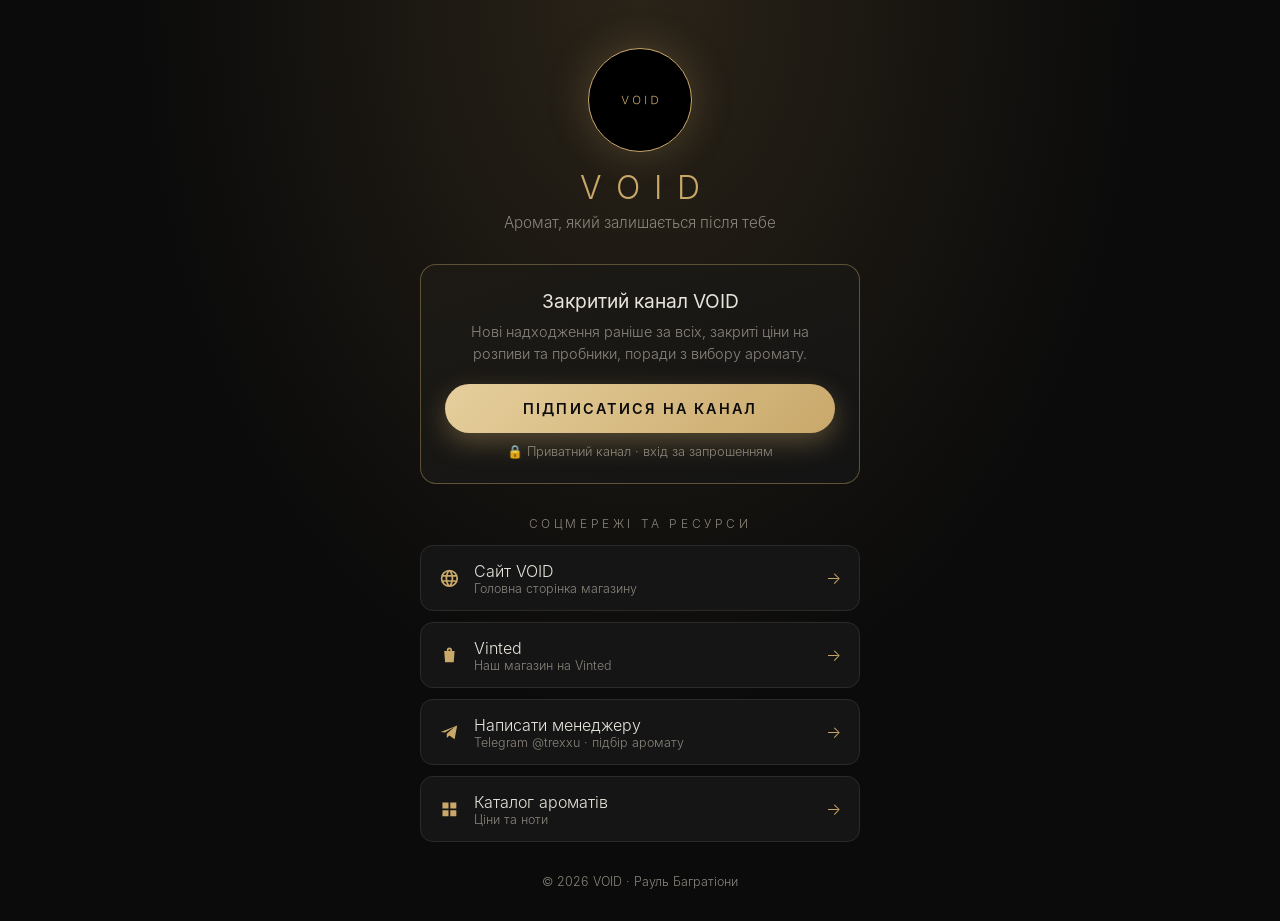
==== links/index.html @ fee536f9 "Add VOID link-in-bio page (lab 10) Co-Authored-By: Claude Opus 5.5 <noreply@anthropic.com> Claude-Se" ====
<!DOCTYPE html>
<html lang="uk">
<head>
    <meta charset="UTF-8">
    <meta name="viewport" content="width=device-width, initial-scale=1.0">
    <meta name="description" content="VOID — парфумерія. Закритий Telegram-канал, соцмережі та сайт.">
    <title>VOID — посилання</title>
    <style>
        @font-face { font-family: "Inter"; src: url("../fonts/Inter-Light.woff2") format("woff2"); font-weight: 300; }
        @font-face { font-family: "Inter"; src: url("../fonts/Inter-Regular.woff2") format("woff2"); font-weight: 400; }
        @font-face { font-family: "Inter"; src: url("../fonts/Inter-SemiBold.woff2") format("woff2"); font-weight: 600; }
        :root { --gold: #c9a86a; --gold-light: #e6cf9d; --text: #e8e4dc; --muted: #8a857c; }
        * { box-sizing: border-box; }
        body {
            margin: 0; min-height: 100vh; display: flex; justify-content: center;
            font-family: "Inter", Arial, sans-serif; font-weight: 300; color: var(--text);
            background: radial-gradient(ellipse at 50% 0%, #2a2318 0%, #0b0b0b 55%);
        }
        .page { width: 100%; max-width: 30rem; padding: 3rem 1.25rem 2rem; text-align: center; }
        /* Шапка */
        .avatar {
            width: 6.5rem; height: 6.5rem; margin: 0 auto 1rem; border-radius: 50%;
            display: flex; align-items: center; justify-content: center;
            background: #000; border: 1px solid var(--gold);
            box-shadow: 0 0 2.5rem rgba(201, 168, 106, 0.25);
            animation: fade 0.9s ease both;
        }
        .avatar img { width: 5rem; height: auto; }
        h1 { margin: 0; font-weight: 300; letter-spacing: 0.45em; color: var(--gold); padding-left: 0.45em; }
        .tagline { margin: 0.4rem 0 2rem; color: var(--muted); font-size: 0.95rem; }
        /* Головний заклик до дії */
        .cta-box {
            padding: 1.5rem; margin-bottom: 2rem; border-radius: 1rem;
            background: linear-gradient(160deg, #1d1a15, #141414);
            border: 1px solid rgba(201, 168, 106, 0.4);
            animation: fade 0.9s ease 0.15s both;
        }
        .cta-box h2 { margin: 0 0 0.5rem; font-weight: 400; font-size: 1.2rem; }
        .cta-box p { margin: 0 0 1.2rem; color: var(--muted); font-size: 0.9rem; line-height: 1.5; }
        .btn-main {
            position: relative; overflow: hidden; display: block; padding: 1rem;
            border-radius: 2rem; text-decoration: none; font-weight: 600;
            text-transform: uppercase; letter-spacing: 0.15em; font-size: 0.9rem;
            color: #0b0b0b; background: linear-gradient(135deg, var(--gold-light), var(--gold));
            box-shadow: 0 0.6rem 1.6rem rgba(201, 168, 106, 0.35);
            transition: transform 0.25s ease, box-shadow 0.25s ease;
        }
        .btn-main::before {
            content: ""; position: absolute; top: 0; left: -60%; width: 40%; height: 100%;
            background: linear-gradient(90deg, transparent, rgba(255,255,255,0.6), transparent);
            transform: skewX(-20deg); animation: shine 2.8s ease-in-out infinite;
        }
        .btn-main:hover { transform: translateY(-3px) scale(1.02); box-shadow: 0 1rem 2rem rgba(201, 168, 106, 0.45); }
        .lock { display: block; margin-top: 0.7rem; font-size: 0.8rem; color: var(--muted); }
        /* Соцмережі */
        .section-title { margin: 0 0 0.9rem; font-size: 0.75rem; letter-spacing: 0.3em; text-transform: uppercase; color: var(--muted); }
        .links { list-style: none; margin: 0 0 2rem; padding: 0; display: grid; gap: 0.7rem; }
        .links li { animation: fade 0.9s ease both; }
        .links li:nth-child(1) { animation-delay: 0.3s; } .links li:nth-child(2) { animation-delay: 0.4s; }
        .links li:nth-child(3) { animation-delay: 0.5s; } .links li:nth-child(4) { animation-delay: 0.6s; }
        .links a {
            display: flex; align-items: center; gap: 0.9rem; padding: 0.9rem 1.1rem; text-align: left;
            border-radius: 0.8rem; text-decoration: none; color: var(--text);
            background: #151515; border: 1px solid #2a2a2a;
            transition: border-color 0.3s ease, transform 0.3s ease, background 0.3s ease;
        }
        .links a:hover { border-color: var(--gold); background: #1b1915; transform: translateX(0.3rem); }
        .links svg { width: 1.3rem; height: 1.3rem; fill: var(--gold); flex-shrink: 0; }
        .links .arrow { margin-left: auto; color: var(--gold); }
        .links small { display: block; color: var(--muted); font-size: 0.78rem; }
        footer { color: var(--muted); font-size: 0.78rem; }
        @keyframes fade { from { opacity: 0; transform: translateY(0.8rem); } to { opacity: 1; transform: none; } }
        @keyframes shine { 0% { left: -60%; } 60%, 100% { left: 130%; } }
    </style>
</head>
<body>
    <div class="page">
        <!-- Шапка з логотипом -->
        <header>
            <div class="avatar"><img src="../images/logo.png" alt="Логотип VOID" width="160" height="40"></div>
            <h1>VOID</h1>
            <p class="tagline">Аромат, який залишається після тебе</p>
        </header>

        <!-- Головний заклик: підписка на закритий канал -->
        <section class="cta-box">
            <h2>Закритий канал VOID</h2>
            <p>Нові надходження раніше за всіх, закриті ціни на розпиви та пробники, поради з вибору аромату.</p>
            <a class="btn-main" href="https://t.me/+ZNlb73uVYl9lNjhi" target="_blank" rel="noopener">Підписатися на канал</a>
            <span class="lock">🔒 Приватний канал · вхід за запрошенням</span>
        </section>

        <!-- Соцмережі та ресурси -->
        <p class="section-title">Соцмережі та ресурси</p>
        <ul class="links">
            <li><a href="https://bonnie69-git.github.io/void/" target="_blank" rel="noopener">
                <svg viewBox="0 0 24 24" aria-hidden="true"><path d="M12 2a10 10 0 1 0 0 20 10 10 0 0 0 0-20zm6.9 6h-2.9a15.7 15.7 0 0 0-1.4-3.6A8 8 0 0 1 18.9 8zM12 4.1A13.8 13.8 0 0 1 13.9 8h-3.8A13.8 13.8 0 0 1 12 4.1zM4.3 14a8.2 8.2 0 0 1 0-4h3.3a16.5 16.5 0 0 0 0 4zm.8 2h2.9a15.7 15.7 0 0 0 1.4 3.6A8 8 0 0 1 5.1 16zM8 8H5.1a8 8 0 0 1 4.3-3.6A15.7 15.7 0 0 0 8 8zm4 11.9A13.8 13.8 0 0 1 10.1 16h3.8a13.8 13.8 0 0 1-1.9 3.9zm2.3-5.9H9.7a14.6 14.6 0 0 1 0-4h4.6a14.6 14.6 0 0 1 0 4zm.3 5.6a15.7 15.7 0 0 0 1.4-3.6h2.9a8 8 0 0 1-4.3 3.6zm1.8-5.6a16.5 16.5 0 0 0 0-4h3.3a8.2 8.2 0 0 1 0 4z"/></svg>
                <span>Сайт VOID<small>Головна сторінка магазину</small></span><span class="arrow">→</span></a></li>
            <li><a href="https://www.vinted.de/member/3212922016" target="_blank" rel="noopener">
                <svg viewBox="0 0 24 24" aria-hidden="true"><path d="M6 7h12l-1 13H7zm3 0V6a3 3 0 0 1 6 0v1h-2V6a1 1 0 0 0-2 0v1z"/></svg>
                <span>Vinted<small>Наш магазин на Vinted</small></span><span class="arrow">→</span></a></li>
            <li><a href="https://t.me/trexxu" target="_blank" rel="noopener">
                <svg viewBox="0 0 24 24" aria-hidden="true"><path d="M2 11.5 21 4l-3 16-6-4.5-3 3v-5l9-8-11 6.5z"/></svg>
                <span>Написати менеджеру<small>Telegram @trexxu · підбір аромату</small></span><span class="arrow">→</span></a></li>
            <li><a href="https://bonnie69-git.github.io/void/catalog.html" target="_blank" rel="noopener">
                <svg viewBox="0 0 24 24" aria-hidden="true"><path d="M4 4h7v7H4zm9 0h7v7h-7zM4 13h7v7H4zm9 0h7v7h-7z"/></svg>
                <span>Каталог ароматів<small>Ціни та ноти</small></span><span class="arrow">→</span></a></li>
        </ul>

        <footer>© 2026 VOID · Рауль Багратіони</footer>
    </div>
</body>
</html>
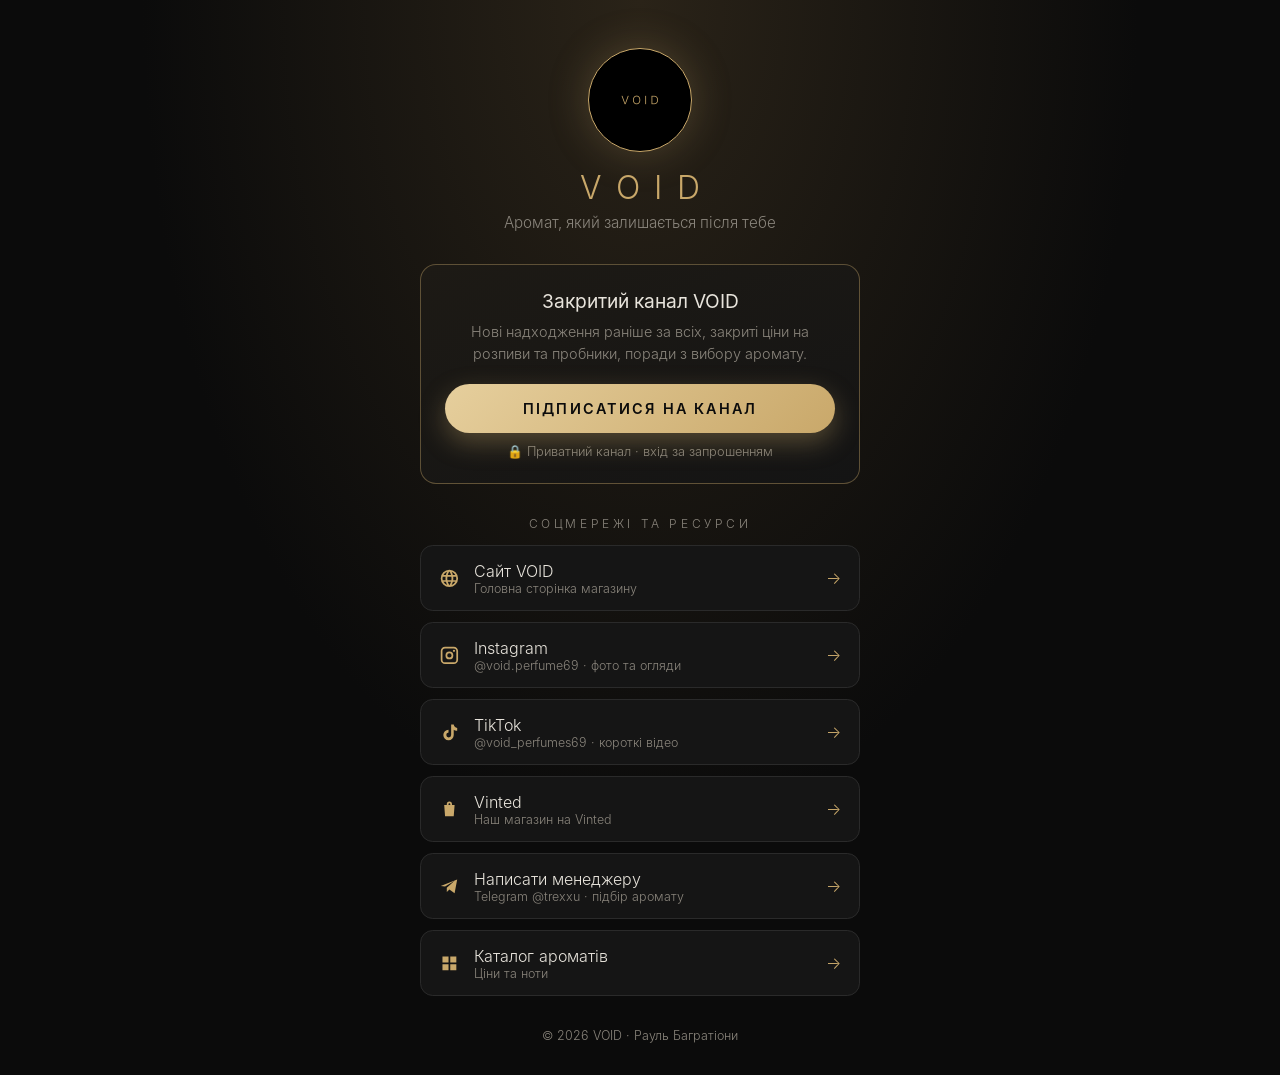
==== commit 53b37348: "Add Instagram and TikTok links Co-Authored-By: Claude Opus 5.5 <noreply@anthropic.com> Claude-Sessio" ====
--- a/links/index.html
+++ b/links/index.html
@@ -58,6 +58,7 @@
         .links li { animation: fade 0.9s ease both; }
         .links li:nth-child(1) { animation-delay: 0.3s; } .links li:nth-child(2) { animation-delay: 0.4s; }
         .links li:nth-child(3) { animation-delay: 0.5s; } .links li:nth-child(4) { animation-delay: 0.6s; }
+        .links li:nth-child(5) { animation-delay: 0.7s; } .links li:nth-child(6) { animation-delay: 0.8s; }
         .links a {
             display: flex; align-items: center; gap: 0.9rem; padding: 0.9rem 1.1rem; text-align: left;
             border-radius: 0.8rem; text-decoration: none; color: var(--text);
@@ -96,6 +97,12 @@
             <li><a href="https://bonnie69-git.github.io/void/" target="_blank" rel="noopener">
                 <svg viewBox="0 0 24 24" aria-hidden="true"><path d="M12 2a10 10 0 1 0 0 20 10 10 0 0 0 0-20zm6.9 6h-2.9a15.7 15.7 0 0 0-1.4-3.6A8 8 0 0 1 18.9 8zM12 4.1A13.8 13.8 0 0 1 13.9 8h-3.8A13.8 13.8 0 0 1 12 4.1zM4.3 14a8.2 8.2 0 0 1 0-4h3.3a16.5 16.5 0 0 0 0 4zm.8 2h2.9a15.7 15.7 0 0 0 1.4 3.6A8 8 0 0 1 5.1 16zM8 8H5.1a8 8 0 0 1 4.3-3.6A15.7 15.7 0 0 0 8 8zm4 11.9A13.8 13.8 0 0 1 10.1 16h3.8a13.8 13.8 0 0 1-1.9 3.9zm2.3-5.9H9.7a14.6 14.6 0 0 1 0-4h4.6a14.6 14.6 0 0 1 0 4zm.3 5.6a15.7 15.7 0 0 0 1.4-3.6h2.9a8 8 0 0 1-4.3 3.6zm1.8-5.6a16.5 16.5 0 0 0 0-4h3.3a8.2 8.2 0 0 1 0 4z"/></svg>
                 <span>Сайт VOID<small>Головна сторінка магазину</small></span><span class="arrow">→</span></a></li>
+            <li><a href="https://www.instagram.com/void.perfume69/" target="_blank" rel="noopener">
+                <svg viewBox="0 0 24 24" aria-hidden="true"><path d="M7 2h10a5 5 0 0 1 5 5v10a5 5 0 0 1-5 5H7a5 5 0 0 1-5-5V7a5 5 0 0 1 5-5zm0 2a3 3 0 0 0-3 3v10a3 3 0 0 0 3 3h10a3 3 0 0 0 3-3V7a3 3 0 0 0-3-3zm5 3.5a4.5 4.5 0 1 1 0 9 4.5 4.5 0 0 1 0-9zm0 2a2.5 2.5 0 1 0 0 5 2.5 2.5 0 0 0 0-5zM17.3 5.4a1.3 1.3 0 1 1 0 2.6 1.3 1.3 0 0 1 0-2.6z"/></svg>
+                <span>Instagram<small>@void.perfume69 · фото та огляди</small></span><span class="arrow">→</span></a></li>
+            <li><a href="https://www.tiktok.com/@void_perfumes69" target="_blank" rel="noopener">
+                <svg viewBox="0 0 24 24" aria-hidden="true"><path d="M14 3h3c.3 2.2 1.7 3.6 4 4v3c-1.6 0-3-.5-4-1.2V15a6 6 0 1 1-6-6v3.2A2.8 2.8 0 1 0 14 15z"/></svg>
+                <span>TikTok<small>@void_perfumes69 · короткі відео</small></span><span class="arrow">→</span></a></li>
             <li><a href="https://www.vinted.de/member/3212922016" target="_blank" rel="noopener">
                 <svg viewBox="0 0 24 24" aria-hidden="true"><path d="M6 7h12l-1 13H7zm3 0V6a3 3 0 0 1 6 0v1h-2V6a1 1 0 0 0-2 0v1z"/></svg>
                 <span>Vinted<small>Наш магазин на Vinted</small></span><span class="arrow">→</span></a></li>
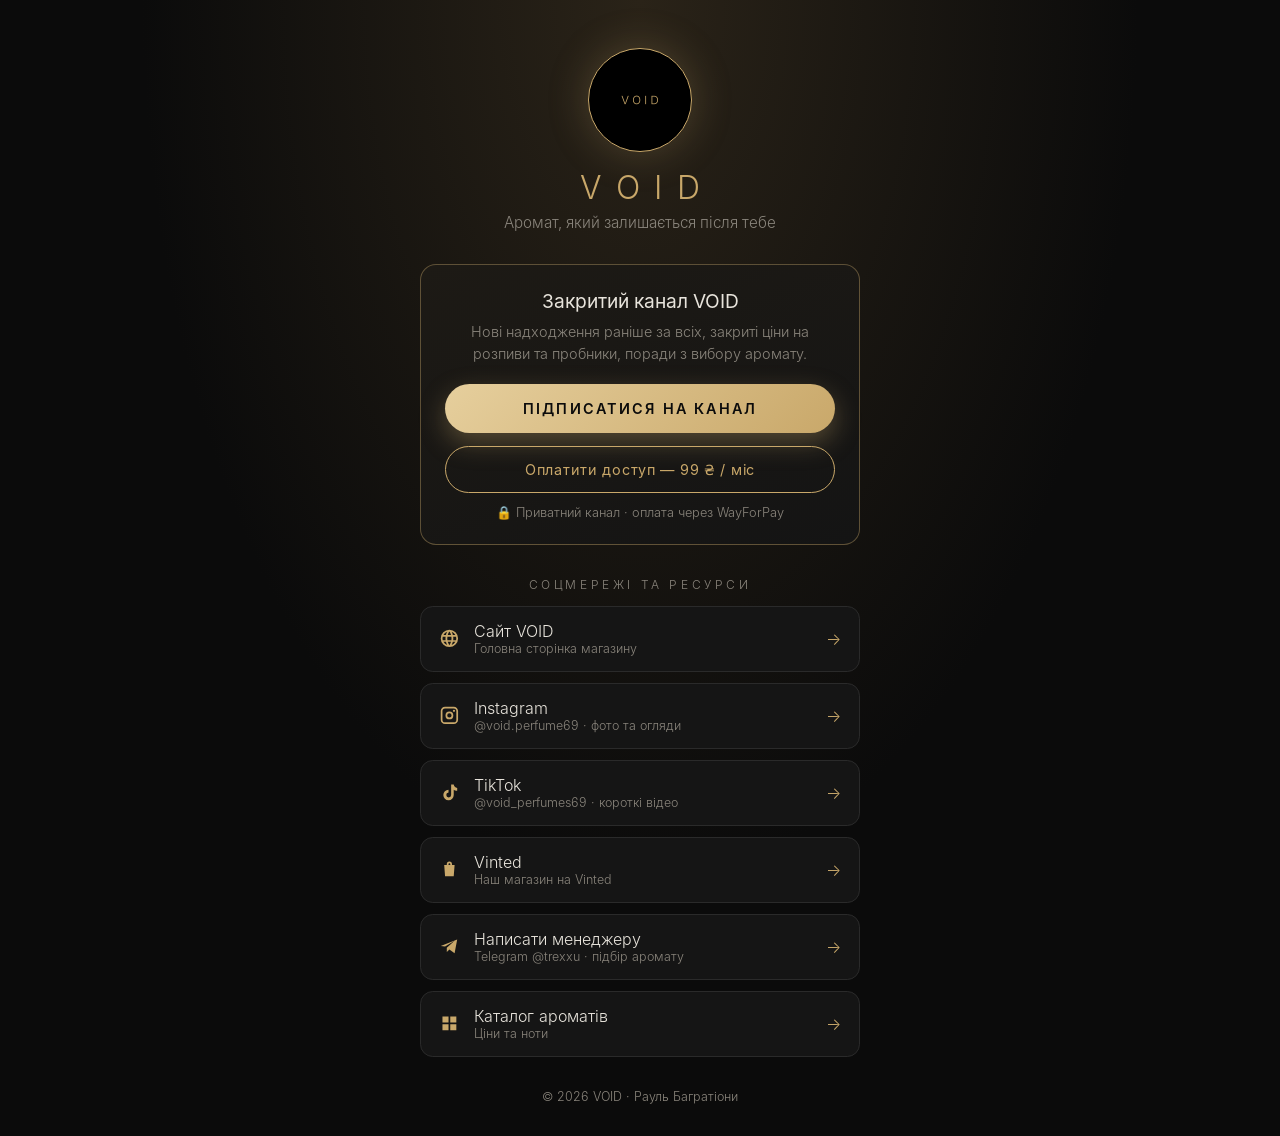
==== commit 861616c2: "Links page: WayForPay payment button Co-Authored-By: Claude Opus 5.5 <noreply@anthropic.com> Claude-" ====
--- a/links/index.html
+++ b/links/index.html
@@ -51,6 +51,13 @@
             transform: skewX(-20deg); animation: shine 2.8s ease-in-out infinite;
         }
         .btn-main:hover { transform: translateY(-3px) scale(1.02); box-shadow: 0 1rem 2rem rgba(201, 168, 106, 0.45); }
+        .btn-pay {
+            display: block; margin-top: 0.8rem; padding: 0.9rem; border-radius: 2rem;
+            text-decoration: none; font-weight: 400; font-size: 0.9rem; letter-spacing: 0.05em;
+            color: var(--gold); border: 1px solid var(--gold); background: transparent;
+            transition: background 0.3s ease, color 0.3s ease, transform 0.25s ease;
+        }
+        .btn-pay:hover { background: rgba(201, 168, 106, 0.12); transform: translateY(-2px); }
         .lock { display: block; margin-top: 0.7rem; font-size: 0.8rem; color: var(--muted); }
         /* Соцмережі */
         .section-title { margin: 0 0 0.9rem; font-size: 0.75rem; letter-spacing: 0.3em; text-transform: uppercase; color: var(--muted); }
@@ -88,7 +95,9 @@
             <h2>Закритий канал VOID</h2>
             <p>Нові надходження раніше за всіх, закриті ціни на розпиви та пробники, поради з вибору аромату.</p>
             <a class="btn-main" href="https://t.me/+ZNlb73uVYl9lNjhi" target="_blank" rel="noopener">Підписатися на канал</a>
-            <span class="lock">🔒 Приватний канал · вхід за запрошенням</span>
+            <!-- Платіжна кнопка WayForPay: після оплати клієнт потрапляє в канал -->
+            <a class="btn-pay" href="https://secure.wayforpay.com/button/b5858960eaf3c" target="_blank" rel="noopener">Оплатити доступ — 99 ₴ / міс</a>
+            <span class="lock">🔒 Приватний канал · оплата через WayForPay</span>
         </section>
 
         <!-- Соцмережі та ресурси -->
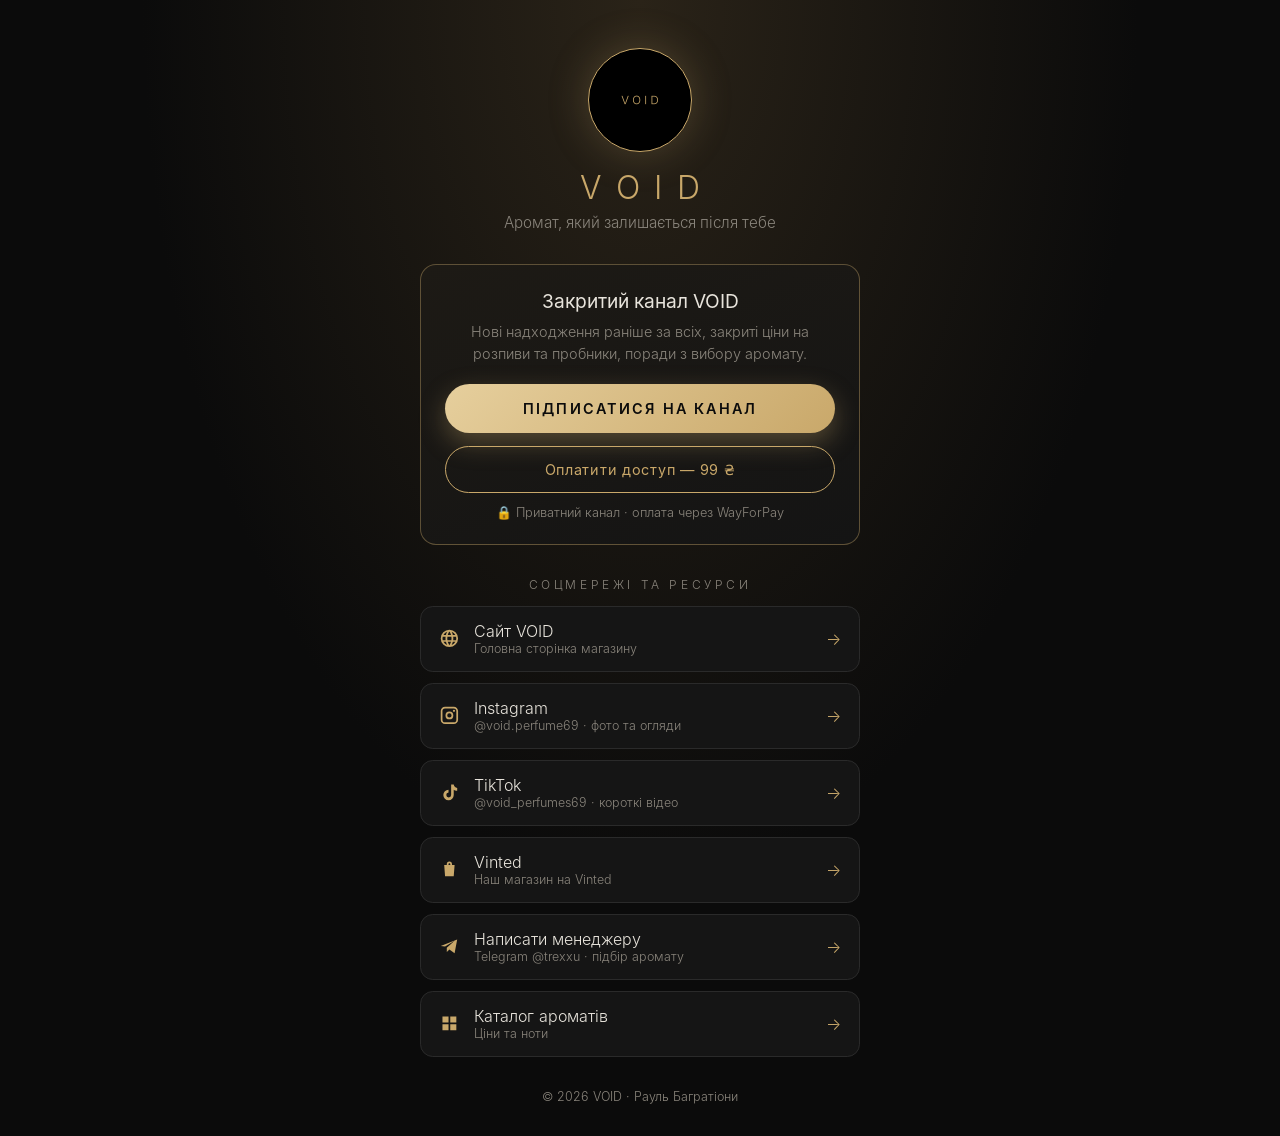
==== commit 671c05b0: "Links page: one-time price label Co-Authored-By: Claude Opus 5.5 <noreply@anthropic.com> Claude-Sess" ====
--- a/links/index.html
+++ b/links/index.html
@@ -96,7 +96,7 @@
             <p>Нові надходження раніше за всіх, закриті ціни на розпиви та пробники, поради з вибору аромату.</p>
             <a class="btn-main" href="https://t.me/+ZNlb73uVYl9lNjhi" target="_blank" rel="noopener">Підписатися на канал</a>
             <!-- Платіжна кнопка WayForPay: після оплати клієнт потрапляє в канал -->
-            <a class="btn-pay" href="https://secure.wayforpay.com/button/b5858960eaf3c" target="_blank" rel="noopener">Оплатити доступ — 99 ₴ / міс</a>
+            <a class="btn-pay" href="https://secure.wayforpay.com/button/b5858960eaf3c" target="_blank" rel="noopener">Оплатити доступ — 99 ₴</a>
             <span class="lock">🔒 Приватний канал · оплата через WayForPay</span>
         </section>
 
